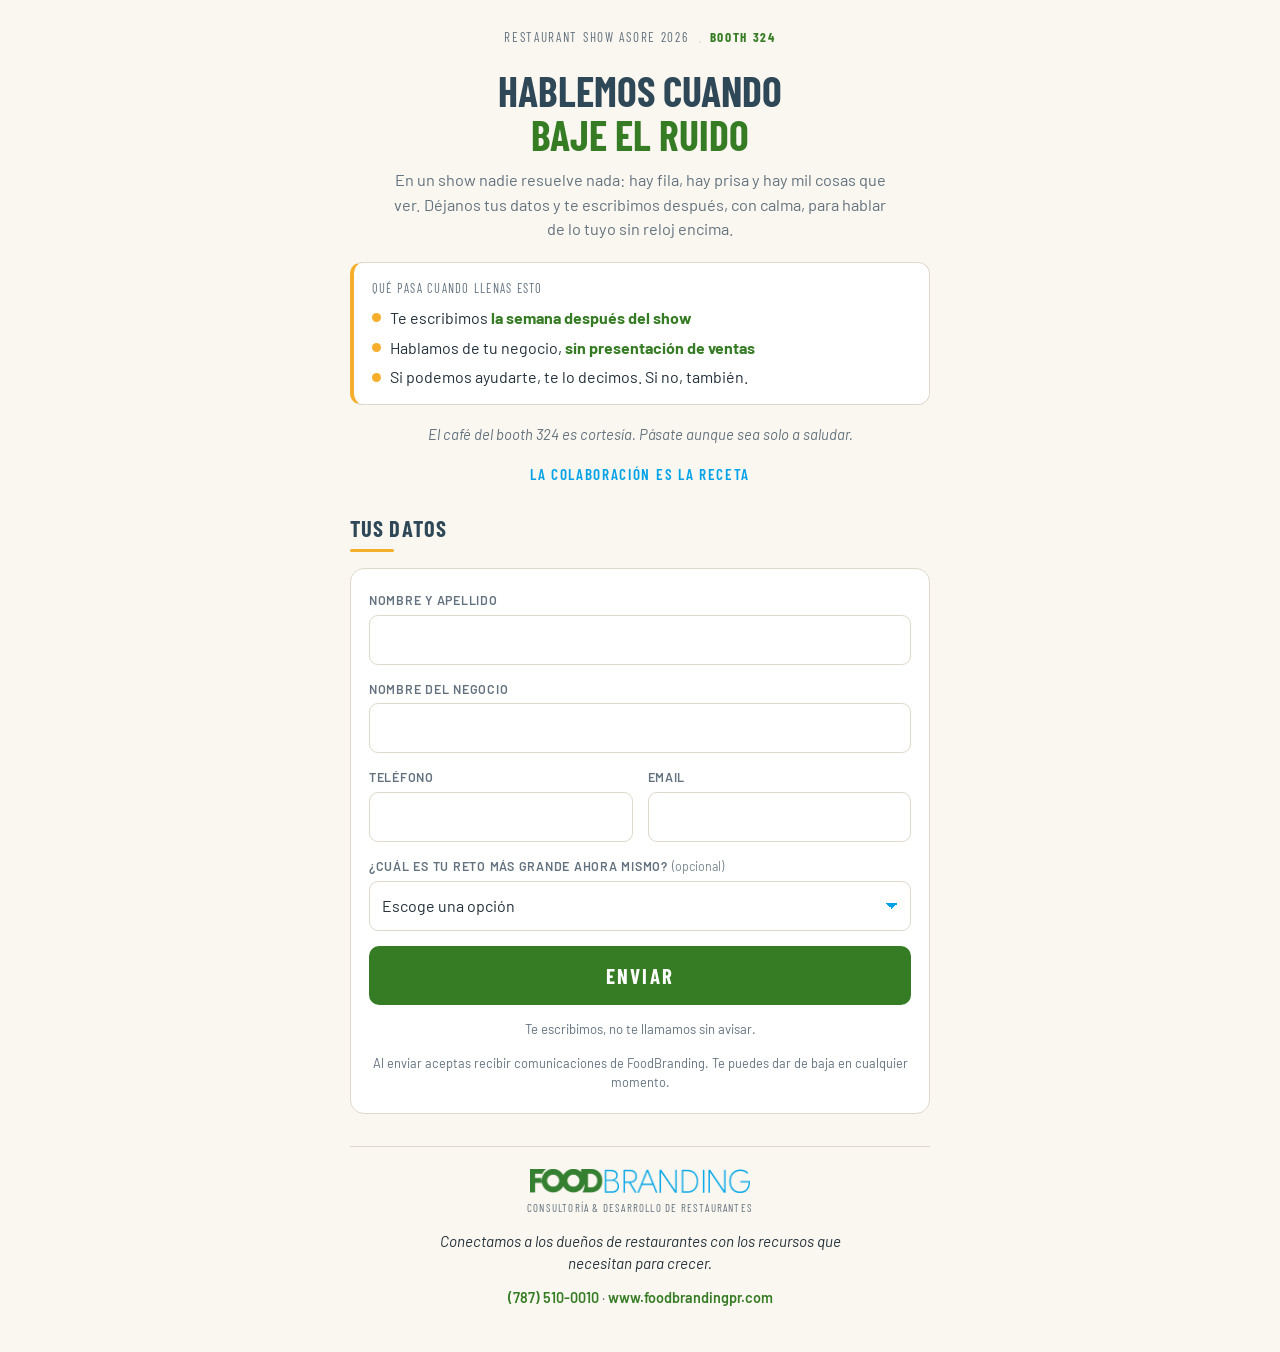
==== conversemos/index.html @ 9867aed2 "Forma general y sorteo ASORE 2026" ====
<!doctype html>
<html lang="es">
<head>
<meta charset="utf-8">
<meta name="viewport" content="width=device-width,initial-scale=1,viewport-fit=cover">
<meta name="robots" content="noindex,nofollow">
<title>Conversemos | FoodBranding</title>
<meta name="description" content="Dejanos tus datos y te escribimos despues del Restaurant Show de ASORE 2026 para conversar de tu negocio. Booth 324.">
<link rel="stylesheet" href="https://fonts.googleapis.com/css2?family=Barlow:wght@400;500;600;700&family=Barlow+Condensed:wght@600;700&display=swap">
<style>html{color-scheme:light}body{margin:0;font:16px/1.5 system-ui,sans-serif}img{max-width:100%}[hidden]{display:none!important}</style>
</head>
<body>
<style>
/* Layout: una columna sobre crema; el cafe es el gancho, la forma lo cobra. Paleta FoodBranding. */
:root{
  --verde:#367C24;
  --azul:#04A3E8;
  --pizarra:#2F4858;
  --dorado:#F6AE2D;
  --naranja:#F26419;
  --bg:#FAF7F0;
  --surface:#FFFFFF;
  --fg:#23303A;
  --muted:#63727E;
  --line:#DFD9CC;
  --field:#FFFFFF;
  --display:'Barlow Condensed','Arial Narrow',Helvetica,sans-serif;
  --body:'Barlow',-apple-system,BlinkMacSystemFont,'Segoe UI',Helvetica,sans-serif;
  color-scheme:light;
}
*{box-sizing:border-box}
body{background:var(--bg);color:var(--fg);font-family:var(--body);line-height:1.5;margin:0;padding:0 16px}
.wrap{max-width:580px;margin:0 auto;padding-block:28px 44px}

.eyebrow{display:flex;flex-wrap:wrap;justify-content:center;gap:5px 9px;margin:0 0 16px}
.eyebrow span{font-family:var(--display);text-transform:uppercase;letter-spacing:.13em;font-size:.82rem;color:var(--muted)}
.eyebrow b{font-family:var(--display);text-transform:uppercase;letter-spacing:.13em;font-size:.82rem;color:var(--verde);font-weight:700}
.eyebrow i{font-style:normal;color:var(--line)}

h1{font-family:var(--display);text-transform:uppercase;font-weight:700;font-size:clamp(1.85rem,7.6vw,2.6rem);line-height:1.06;text-align:center;margin:0 0 12px;color:var(--pizarra);text-wrap:balance}
h1 em{font-style:normal;color:var(--verde);display:block}
.lede{text-align:center;color:var(--muted);font-size:1.02rem;margin:0 auto 20px;max-width:31rem}
.premio{background:var(--surface);border:1px solid var(--line);border-left:4px solid var(--dorado);border-radius:12px;padding:16px 18px;margin:0 0 18px;text-align:left}
.premio-lbl{font-family:var(--display);text-transform:uppercase;letter-spacing:.1em;font-size:.78rem;color:var(--muted);margin:0 0 10px}
.premio-list{list-style:none;margin:0;padding:0;display:flex;flex-direction:column;gap:8px}
.premio-list li{display:flex;gap:9px;font-size:1rem;line-height:1.35;color:var(--fg)}
.premio-list li span{flex:1;min-width:0}
.premio-list li:before{content:"";flex:none;width:9px;height:9px;border-radius:50%;background:var(--dorado);margin-top:.38em}
.premio-list b{color:var(--verde)}
.premio-fecha{font-size:.9rem;color:var(--muted);margin:12px 0 0;padding-top:11px;border-top:1px solid var(--line)}
.premio-fecha b{color:var(--fg)}
.cafe{text-align:center;font-size:.93rem;color:var(--muted);margin:0 0 18px;font-style:italic}
.terminos{margin-top:28px;border-top:1px solid var(--line);padding-top:16px}
.terminos summary{font-family:var(--display);text-transform:uppercase;letter-spacing:.06em;font-size:.95rem;color:var(--pizarra);cursor:pointer;font-weight:600}
.terminos ol{margin:12px 0 0;padding-left:18px;font-size:.84rem;color:var(--muted);line-height:1.5}
.terminos li{margin-bottom:8px}
.terminos b{color:var(--fg)}
.lema{text-align:center;font-family:var(--display);text-transform:uppercase;letter-spacing:.11em;font-size:.95rem;font-weight:600;color:var(--azul);margin:0 0 26px}

.menu{display:flex;flex-wrap:wrap;justify-content:center;gap:8px;margin:0 0 26px;padding:0;list-style:none}
.menu li{font-family:var(--display);text-transform:uppercase;letter-spacing:.07em;font-size:.92rem;color:var(--pizarra);background:var(--surface);border:1px solid var(--line);border-radius:999px;padding:6px 15px}
.menu li svg{vertical-align:-2px;margin-right:5px}

h2{font-family:var(--display);text-transform:uppercase;letter-spacing:.05em;font-size:1.4rem;color:var(--pizarra);margin:0 0 3px}
.rule{width:44px;height:3px;background:var(--dorado);border-radius:2px;margin-bottom:16px}

form{background:var(--surface);border:1px solid var(--line);border-radius:14px;padding:22px 18px;display:flex;flex-direction:column;gap:15px}
.f{display:flex;flex-direction:column;gap:5px}
.f label{font-size:.78rem;font-weight:600;letter-spacing:.06em;text-transform:uppercase;color:var(--muted)}
.f input,.f select{font:inherit;font-size:1rem;color:var(--fg);background:var(--field);border:1px solid var(--line);border-radius:9px;padding:12px;width:100%;min-width:0}
.f input:focus,.f select:focus{outline:2px solid var(--azul);outline-offset:1px;border-color:var(--azul)}
.f input.bad{border-color:var(--naranja)}
.f select{appearance:none;-webkit-appearance:none;background-image:linear-gradient(45deg,transparent 50%,var(--azul) 50%),linear-gradient(135deg,var(--azul) 50%,transparent 50%);background-position:calc(100% - 18px) 21px,calc(100% - 12px) 21px;background-size:6px 6px,6px 6px;background-repeat:no-repeat;padding-right:36px;cursor:pointer}
.row2{display:grid;grid-template-columns:1fr 1fr;gap:15px}
.opt{display:flex;align-items:flex-start;gap:10px;font-size:.9rem;color:var(--fg);background:#F4F8F2;border:1px solid #D7E6D1;border-radius:10px;padding:12px 13px;cursor:pointer}
.opt input{accent-color:var(--verde);margin:3px 0 0;flex:none;width:18px;height:18px}

button.cta{font-family:var(--display);text-transform:uppercase;letter-spacing:.1em;font-size:1.3rem;font-weight:700;background:var(--verde);color:#fff;border:0;border-radius:10px;padding:17px;cursor:pointer;width:100%}
button.cta:hover{filter:brightness(1.08)}
button.cta:disabled{opacity:.6;cursor:default}
button.cta:focus-visible{outline:2px solid var(--pizarra);outline-offset:2px}
.f label i{font-weight:400;text-transform:none;letter-spacing:normal;color:var(--muted);font-style:normal;opacity:.85}
.error{font-size:.88rem;color:var(--naranja);text-align:center;margin:0;font-weight:600}
.fine{font-size:.82rem;color:var(--muted);text-align:center;margin:0}
.aviso{font-size:.8rem;line-height:1.45;color:var(--muted);text-align:center;margin:0}

.done{display:none;flex-direction:column;gap:14px;background:var(--surface);border:1px solid var(--verde);border-radius:14px;padding:22px 18px}
.done h3{font-family:var(--display);text-transform:uppercase;font-size:1.7rem;color:var(--verde);margin:0}
.done p{margin:0;font-size:.96rem}
pre{background:var(--bg);border:1px solid var(--line);border-radius:9px;padding:12px;font-size:.82rem;white-space:pre-wrap;word-break:break-word;margin:0;overflow-x:auto;color:var(--fg)}
.ghost{background:transparent;color:var(--pizarra);border:1px solid var(--line);border-radius:9px;padding:11px;font:inherit;font-size:.95rem;cursor:pointer}
.wa{display:block;text-align:center;background:#25D366;color:#07301A;font-family:var(--display);text-transform:uppercase;letter-spacing:.09em;font-weight:700;font-size:1.1rem;padding:14px;border-radius:10px;text-decoration:none}

footer{margin-top:32px;padding-top:22px;border-top:1px solid var(--line);text-align:center}
.fb-logo{display:block;width:100%;max-width:220px;height:auto;margin:0 auto 7px}
.fb-tag{font-family:var(--display);text-transform:uppercase;letter-spacing:.11em;font-size:.68rem;color:var(--muted);margin:0 0 14px}
.fb-msg{font-style:italic;font-size:.95rem;color:var(--fg);margin:0 auto 12px;max-width:27rem;line-height:1.45}
.fb-contact{font-size:.9rem;color:var(--muted);margin:0}
.fb-contact a{color:var(--verde);font-weight:600;text-decoration:none}
@media (max-width:420px){.row2{grid-template-columns:1fr}}
</style>

<div class="wrap">
  <p class="eyebrow"><span>Restaurant Show ASORE 2026</span><i>·</i><b>Booth 324</b></p>
  <h1>Hablemos cuando <em>baje el ruido</em></h1>
  <p class="lede">En un show nadie resuelve nada: hay fila, hay prisa y hay mil cosas que ver. Déjanos tus datos y te escribimos después, con calma, para hablar de lo tuyo sin reloj encima.</p>

  <div class="premio">
    <p class="premio-lbl">Qué pasa cuando llenas esto</p>
    <ul class="premio-list">
      <li><span>Te escribimos <b>la semana después del show</b></span></li>
      <li><span>Hablamos de tu negocio, <b>sin presentación de ventas</b></span></li>
      <li><span>Si podemos ayudarte, te lo decimos. Si no, también.</span></li>
    </ul>
  </div>

  <p class="cafe">El café del booth 324 es cortesía. Pásate aunque sea solo a saludar.</p>

  <p class="lema">La Colaboración es la Receta</p>

  <h2>Tus datos</h2><div class="rule"></div>

  <form id="f" novalidate>
    <div class="f"><label for="nombre">Nombre y apellido</label><input id="nombre" autocomplete="name"></div>
    <div class="f"><label for="negocio">Nombre del negocio</label><input id="negocio" autocomplete="organization"></div>
    <div class="row2">
      <div class="f"><label for="telefono">Teléfono</label><input id="telefono" type="tel" inputmode="tel" autocomplete="tel"></div>
      <div class="f"><label for="email">Email</label><input id="email" type="email" inputmode="email" autocomplete="email"></div>
    </div>

    <div class="f">
      <label for="reto">¿Cuál es tu reto más grande ahora mismo? <i>(opcional)</i></label>
      <select id="reto">
        <option value="">Escoge una opción</option>
        <option value="Costos y margen">Costos y margen (costeo, precios, desperdicio)</option>
        <option value="Menu">Menú (desarrollo, rediseño, ingeniería)</option>
        <option value="Operacion y procesos">Operación y procesos (estandarización, recetas)</option>
        <option value="Personal">Personal (reclutamiento, entrenamiento, retención)</option>
        <option value="Marca y concepto">Marca y concepto</option>
        <option value="Abrir un negocio nuevo">Abrir un negocio nuevo</option>
        <option value="Otro">Otro</option>
      </select>
    </div>

    <input type="checkbox" id="botcheck" style="display:none" tabindex="-1" autocomplete="off">
    <button type="submit" class="cta" id="btn">Enviar</button>
    <p class="error" id="error" hidden></p>
    <p class="fine">Te escribimos, no te llamamos sin avisar.</p>
    <p class="aviso">Al enviar aceptas recibir comunicaciones de FoodBranding. Te puedes dar de baja en cualquier momento.</p>
  </form>

  <div class="done" id="done">
    <h3 id="doneTitle">¡Gracias!</h3>
    <p id="doneMsg">Recibimos tus datos. Te escribimos la semana después del show para coordinar una conversación.</p>
    <a class="wa" id="wa" href="#" target="_blank" rel="noopener" hidden>Enviar por WhatsApp</a>
    <pre id="res" hidden></pre>
    <button type="button" class="ghost" id="copy" hidden>Copiar mis datos</button>
    <button type="button" class="ghost" id="back">Enviar otro</button>
  </div>



  <footer>
    <img class="fb-logo" src="[data-uri]" alt="FoodBranding">
    <p class="fb-tag">Consultoría &amp; Desarrollo de Restaurantes</p>
    <p class="fb-msg">Conectamos a los dueños de restaurantes con los recursos que necesitan para crecer.</p>
    <p class="fb-contact"><a href="https://wa.me/17875100010" target="_blank" rel="noopener">(787) 510-0010</a> &middot; <a href="https://www.foodbrandingpr.com" target="_blank" rel="noopener">www.foodbrandingpr.com</a></p>
  </footer>
</div>

<script>
/* ------------------------------------------------------------------
   CONFIGURACION. Llave de Web3Forms (web3forms.com) para esta forma.
   Usa una llave NUEVA, no la del website, para que los leads del show
   no se mezclen con los contactos de foodbrandingpr.com.
------------------------------------------------------------------- */
var FB_SHOW = {
  WEB3FORMS_KEY: "37f3c1a6-9055-496e-bfa0-32e22b7a4965",        // llave del correo que recibe los leads del booth
  WHATSAPP: "17875100010"
};

(function(){
  var $=function(id){return document.getElementById(id);};
  var v=function(id){return ($(id).value||'').trim();};

  function datos(){
    return {
      nombre: v('nombre'), negocio: v('negocio'),
      telefono: v('telefono'), email: v('email'),
      reto: v('reto') || '-'
    };
  }

  function texto(d){
    return ['CONVERSEMOS - ASORE 2026','Nombre: '+d.nombre,'Negocio: '+d.negocio,
      'Telefono: '+d.telefono,'Email: '+d.email,'Reto principal: '+d.reto,
      'Consentimiento: aviso al enviar (FoodBranding)'].join('\n');
  }

  function enviar(d){
    if(!FB_SHOW.WEB3FORMS_KEY) return Promise.resolve(false);
    return fetch('https://api.web3forms.com/submit',{
      method:'POST',
      headers:{'Content-Type':'application/json','Accept':'application/json'},
      body:JSON.stringify({
        access_key: FB_SHOW.WEB3FORMS_KEY,
        subject: 'Conversemos ASORE 2026 - '+d.negocio,
        from_name: 'Booth 324 ASORE 2026',
        botcheck: $('botcheck').checked,
        Nombre: d.nombre, Negocio: d.negocio, Telefono: d.telefono,
        email: d.email, 'Reto principal': d.reto,
        'Consentimiento': 'Aviso al enviar (FoodBranding)'
      })
    }).then(function(r){return r.json();}).then(function(j){return !!j.success;})
      .catch(function(){return false;});
  }

  $('f').addEventListener('submit',function(e){
    e.preventDefault();
    var NOMBRES={nombre:'tu nombre',negocio:'el nombre del negocio',telefono:'el teléfono',email:'el email'}, falta=null;
    ['nombre','negocio','telefono','email'].forEach(function(id){ if(!v(id)&&!falta) falta=id; });
    ['nombre','negocio','telefono','email'].forEach(function(id){ $(id).classList.remove('bad'); });
    if(falta){
      $(falta).classList.add('bad');
      $('error').textContent='Falta '+NOMBRES[falta]+'.'; $('error').hidden=false;
      $(falta).focus(); $(falta).scrollIntoView({behavior:'smooth',block:'center'});
      return;
    }
    $('error').hidden=true;

    var d=datos(), b=$('btn');
    b.disabled=true; b.textContent='Enviando...';

    enviar(d).then(function(ok){
      b.disabled=false; b.textContent='Enviar';
      var t=texto(d);
      $('res').textContent=t;
      $('wa').href='https://wa.me/'+FB_SHOW.WHATSAPP+'?text='+encodeURIComponent(t);
      if(ok){
        $('doneTitle').textContent='¡Gracias!';
        $('doneMsg').textContent='Recibimos tus datos. Te escribimos la semana después del show para coordinar una conversación.';
        $('wa').hidden=true; $('res').hidden=true; $('copy').hidden=true;
      }else{
        $('doneTitle').textContent='Un paso más';
        $('doneMsg').textContent='No pudimos enviar tus datos automáticamente. Mándalos por WhatsApp y los recibimos igual.';
        $('wa').hidden=false; $('res').hidden=false; $('copy').hidden=false;
      }
      $('f').hidden=true; $('done').style.display='flex';
      $('done').scrollIntoView({behavior:'smooth',block:'start'});
    });
  });

  $('copy').addEventListener('click',function(){
    var b=this;
    function sel(){ var r=document.createRange(); r.selectNodeContents($('res'));
      var s=window.getSelection(); s.removeAllRanges(); s.addRange(r); b.textContent='Selecciona y copia'; }
    try{ navigator.clipboard.writeText($('res').textContent).then(function(){
      b.textContent='Copiado'; setTimeout(function(){b.textContent='Copiar mis datos';},1700);
    }).catch(sel); }catch(err){ sel(); }
  });

  $('back').addEventListener('click',function(){
    $('f').reset(); $('done').style.display='none'; $('f').hidden=false;
    window.scrollTo({top:0,behavior:'smooth'});
  });
})();
</script>
</body>
</html>
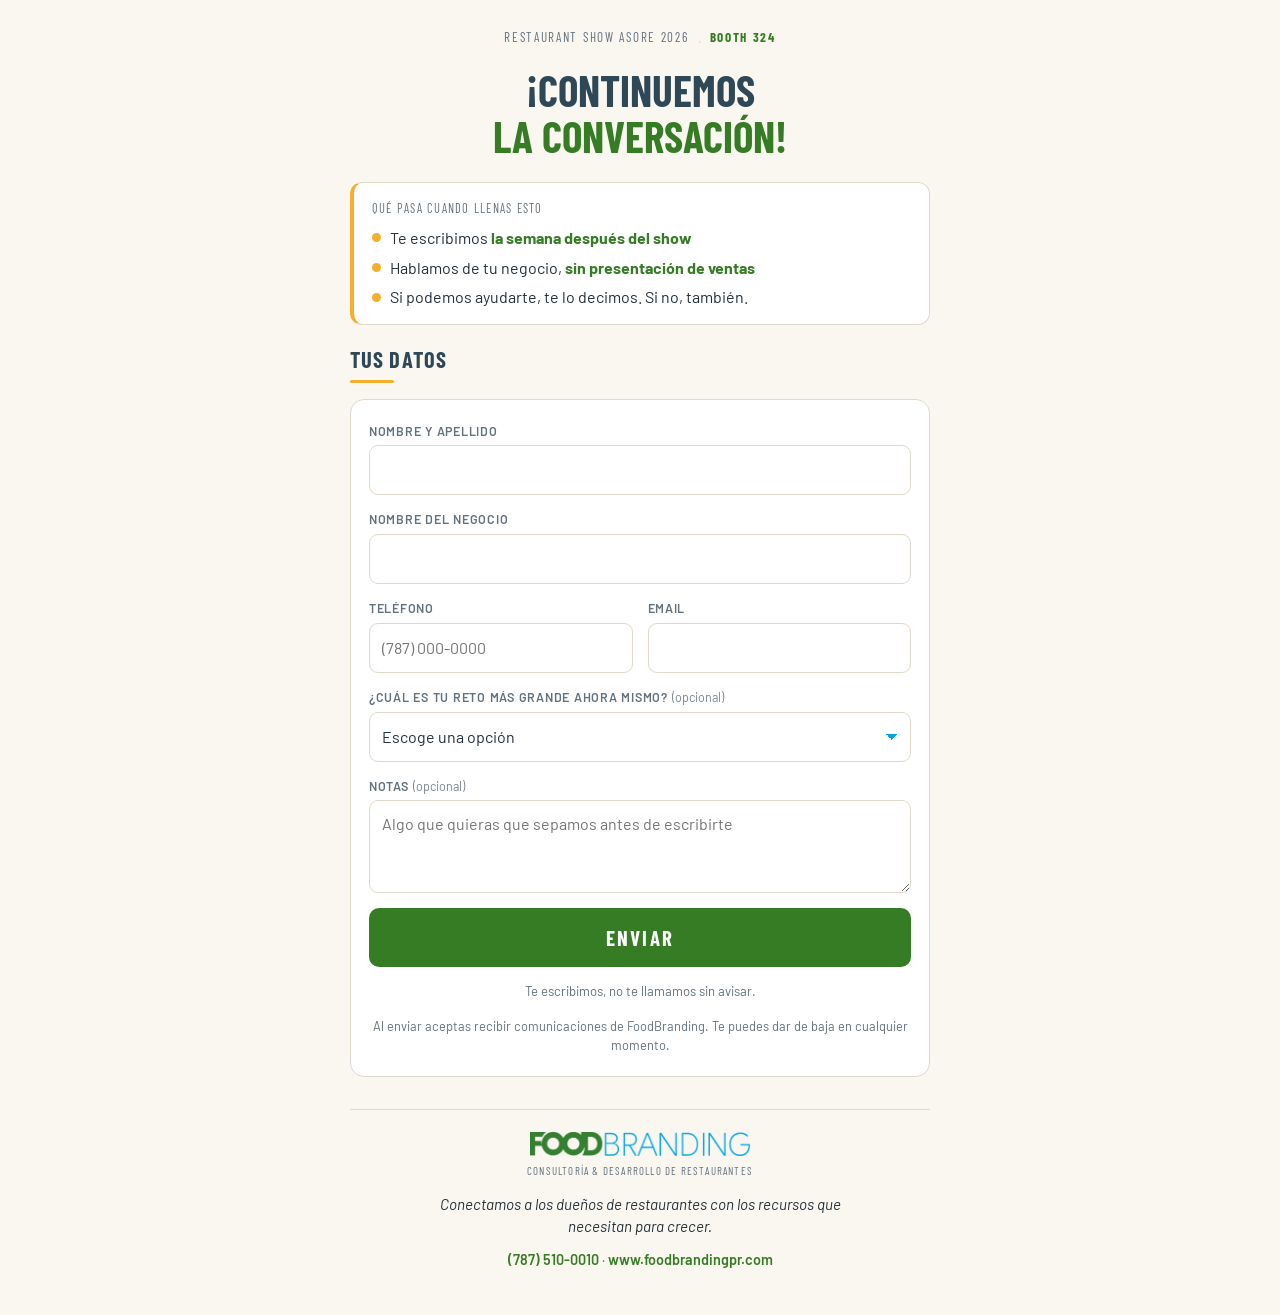
==== commit e1a19458: "Formas ASORE v2" ====
--- a/conversemos/index.html
+++ b/conversemos/index.html
@@ -4,7 +4,7 @@
 <meta charset="utf-8">
 <meta name="viewport" content="width=device-width,initial-scale=1,viewport-fit=cover">
 <meta name="robots" content="noindex,nofollow">
-<title>Conversemos | FoodBranding</title>
+<title>Continuemos la Conversación | FoodBranding</title>
 <meta name="description" content="Dejanos tus datos y te escribimos despues del Restaurant Show de ASORE 2026 para conversar de tu negocio. Booth 324.">
 <link rel="stylesheet" href="https://fonts.googleapis.com/css2?family=Barlow:wght@400;500;600;700&family=Barlow+Condensed:wght@600;700&display=swap">
 <style>html{color-scheme:light}body{margin:0;font:16px/1.5 system-ui,sans-serif}img{max-width:100%}[hidden]{display:none!important}</style>
@@ -37,7 +37,7 @@
 .eyebrow b{font-family:var(--display);text-transform:uppercase;letter-spacing:.13em;font-size:.82rem;color:var(--verde);font-weight:700}
 .eyebrow i{font-style:normal;color:var(--line)}
 
-h1{font-family:var(--display);text-transform:uppercase;font-weight:700;font-size:clamp(1.85rem,7.6vw,2.6rem);line-height:1.06;text-align:center;margin:0 0 12px;color:var(--pizarra);text-wrap:balance}
+h1{font-family:var(--display);text-transform:uppercase;font-weight:700;font-size:clamp(1.9rem,7.8vw,2.7rem);line-height:1.06;text-align:center;margin:0 0 22px;color:var(--pizarra);text-wrap:balance}
 h1 em{font-style:normal;color:var(--verde);display:block}
 .lede{text-align:center;color:var(--muted);font-size:1.02rem;margin:0 auto 20px;max-width:31rem}
 .premio{background:var(--surface);border:1px solid var(--line);border-left:4px solid var(--dorado);border-radius:12px;padding:16px 18px;margin:0 0 18px;text-align:left}
@@ -67,10 +67,11 @@
 form{background:var(--surface);border:1px solid var(--line);border-radius:14px;padding:22px 18px;display:flex;flex-direction:column;gap:15px}
 .f{display:flex;flex-direction:column;gap:5px}
 .f label{font-size:.78rem;font-weight:600;letter-spacing:.06em;text-transform:uppercase;color:var(--muted)}
-.f input,.f select{font:inherit;font-size:1rem;color:var(--fg);background:var(--field);border:1px solid var(--line);border-radius:9px;padding:12px;width:100%;min-width:0}
-.f input:focus,.f select:focus{outline:2px solid var(--azul);outline-offset:1px;border-color:var(--azul)}
+.f input,.f select,.f textarea{font:inherit;font-size:1rem;color:var(--fg);background:var(--field);border:1px solid var(--line);border-radius:9px;padding:12px;width:100%;min-width:0}
+.f input:focus,.f select:focus,.f textarea:focus{outline:2px solid var(--azul);outline-offset:1px;border-color:var(--azul)}
 .f input.bad{border-color:var(--naranja)}
 .f select{appearance:none;-webkit-appearance:none;background-image:linear-gradient(45deg,transparent 50%,var(--azul) 50%),linear-gradient(135deg,var(--azul) 50%,transparent 50%);background-position:calc(100% - 18px) 21px,calc(100% - 12px) 21px;background-size:6px 6px,6px 6px;background-repeat:no-repeat;padding-right:36px;cursor:pointer}
+.f textarea{resize:vertical;min-height:4.6rem;font-family:inherit;line-height:1.4}
 .row2{display:grid;grid-template-columns:1fr 1fr;gap:15px}
 .opt{display:flex;align-items:flex-start;gap:10px;font-size:.9rem;color:var(--fg);background:#F4F8F2;border:1px solid #D7E6D1;border-radius:10px;padding:12px 13px;cursor:pointer}
 .opt input{accent-color:var(--verde);margin:3px 0 0;flex:none;width:18px;height:18px}
@@ -102,8 +103,7 @@
 
 <div class="wrap">
   <p class="eyebrow"><span>Restaurant Show ASORE 2026</span><i>·</i><b>Booth 324</b></p>
-  <h1>Hablemos cuando <em>baje el ruido</em></h1>
-  <p class="lede">En un show nadie resuelve nada: hay fila, hay prisa y hay mil cosas que ver. Déjanos tus datos y te escribimos después, con calma, para hablar de lo tuyo sin reloj encima.</p>
+  <h1>¡Continuemos <em>la conversación!</em></h1>
 
   <div class="premio">
     <p class="premio-lbl">Qué pasa cuando llenas esto</p>
@@ -114,9 +114,7 @@
     </ul>
   </div>
 
-  <p class="cafe">El café del booth 324 es cortesía. Pásate aunque sea solo a saludar.</p>
-
-  <p class="lema">La Colaboración es la Receta</p>
+
 
   <h2>Tus datos</h2><div class="rule"></div>
 
@@ -142,6 +140,11 @@
       </select>
     </div>
 
+    <div class="f">
+      <label for="notas">Notas <i>(opcional)</i></label>
+      <textarea id="notas" rows="3" placeholder="Algo que quieras que sepamos antes de escribirte"></textarea>
+    </div>
+
     <input type="checkbox" id="botcheck" style="display:none" tabindex="-1" autocomplete="off">
     <button type="submit" class="cta" id="btn">Enviar</button>
     <p class="error" id="error" hidden></p>
@@ -187,13 +190,15 @@
     return {
       nombre: v('nombre'), negocio: v('negocio'),
       telefono: v('telefono'), email: v('email'),
-      reto: v('reto') || '-'
+      reto: v('reto') || '-',
+      notas: v('notas') || '-'
     };
   }
 
   function texto(d){
     return ['CONVERSEMOS - ASORE 2026','Nombre: '+d.nombre,'Negocio: '+d.negocio,
       'Telefono: '+d.telefono,'Email: '+d.email,'Reto principal: '+d.reto,
+      'Notas: '+d.notas,
       'Consentimiento: aviso al enviar (FoodBranding)'].join('\n');
   }
 
@@ -209,10 +214,29 @@
         botcheck: $('botcheck').checked,
         Nombre: d.nombre, Negocio: d.negocio, Telefono: d.telefono,
         email: d.email, 'Reto principal': d.reto,
+        'Notas': d.notas,
         'Consentimiento': 'Aviso al enviar (FoodBranding)'
       })
     }).then(function(r){return r.json();}).then(function(j){return !!j.success;})
       .catch(function(){return false;});
+  }
+
+
+  // ---- telefono: la persona escribe solo numeros, la mascara pone el formato ----
+  var tel=$('telefono');
+  if(tel){
+    tel.setAttribute('placeholder','(787) 000-0000');
+    tel.setAttribute('maxlength','14');
+    tel.setAttribute('inputmode','numeric');
+    var formato=function(valor){
+      var d=valor.replace(/\D/g,'').slice(0,10);
+      if(!d.length) return '';
+      if(d.length<4) return '('+d;
+      if(d.length<7) return '('+d.slice(0,3)+') '+d.slice(3);
+      return '('+d.slice(0,3)+') '+d.slice(3,6)+'-'+d.slice(6);
+    };
+    tel.addEventListener('input',function(){ this.value=formato(this.value); });
+    tel.addEventListener('blur',function(){ this.value=formato(this.value); });
   }
 
   $('f').addEventListener('submit',function(e){
@@ -224,6 +248,12 @@
       $(falta).classList.add('bad');
       $('error').textContent='Falta '+NOMBRES[falta]+'.'; $('error').hidden=false;
       $(falta).focus(); $(falta).scrollIntoView({behavior:'smooth',block:'center'});
+      return;
+    }
+    if(v('telefono').replace(/\D/g,'').length!==10){
+      $('telefono').classList.add('bad');
+      $('error').textContent='El teléfono debe tener 10 dígitos.'; $('error').hidden=false;
+      $('telefono').focus(); $('telefono').scrollIntoView({behavior:'smooth',block:'center'});
       return;
     }
     $('error').hidden=true;
